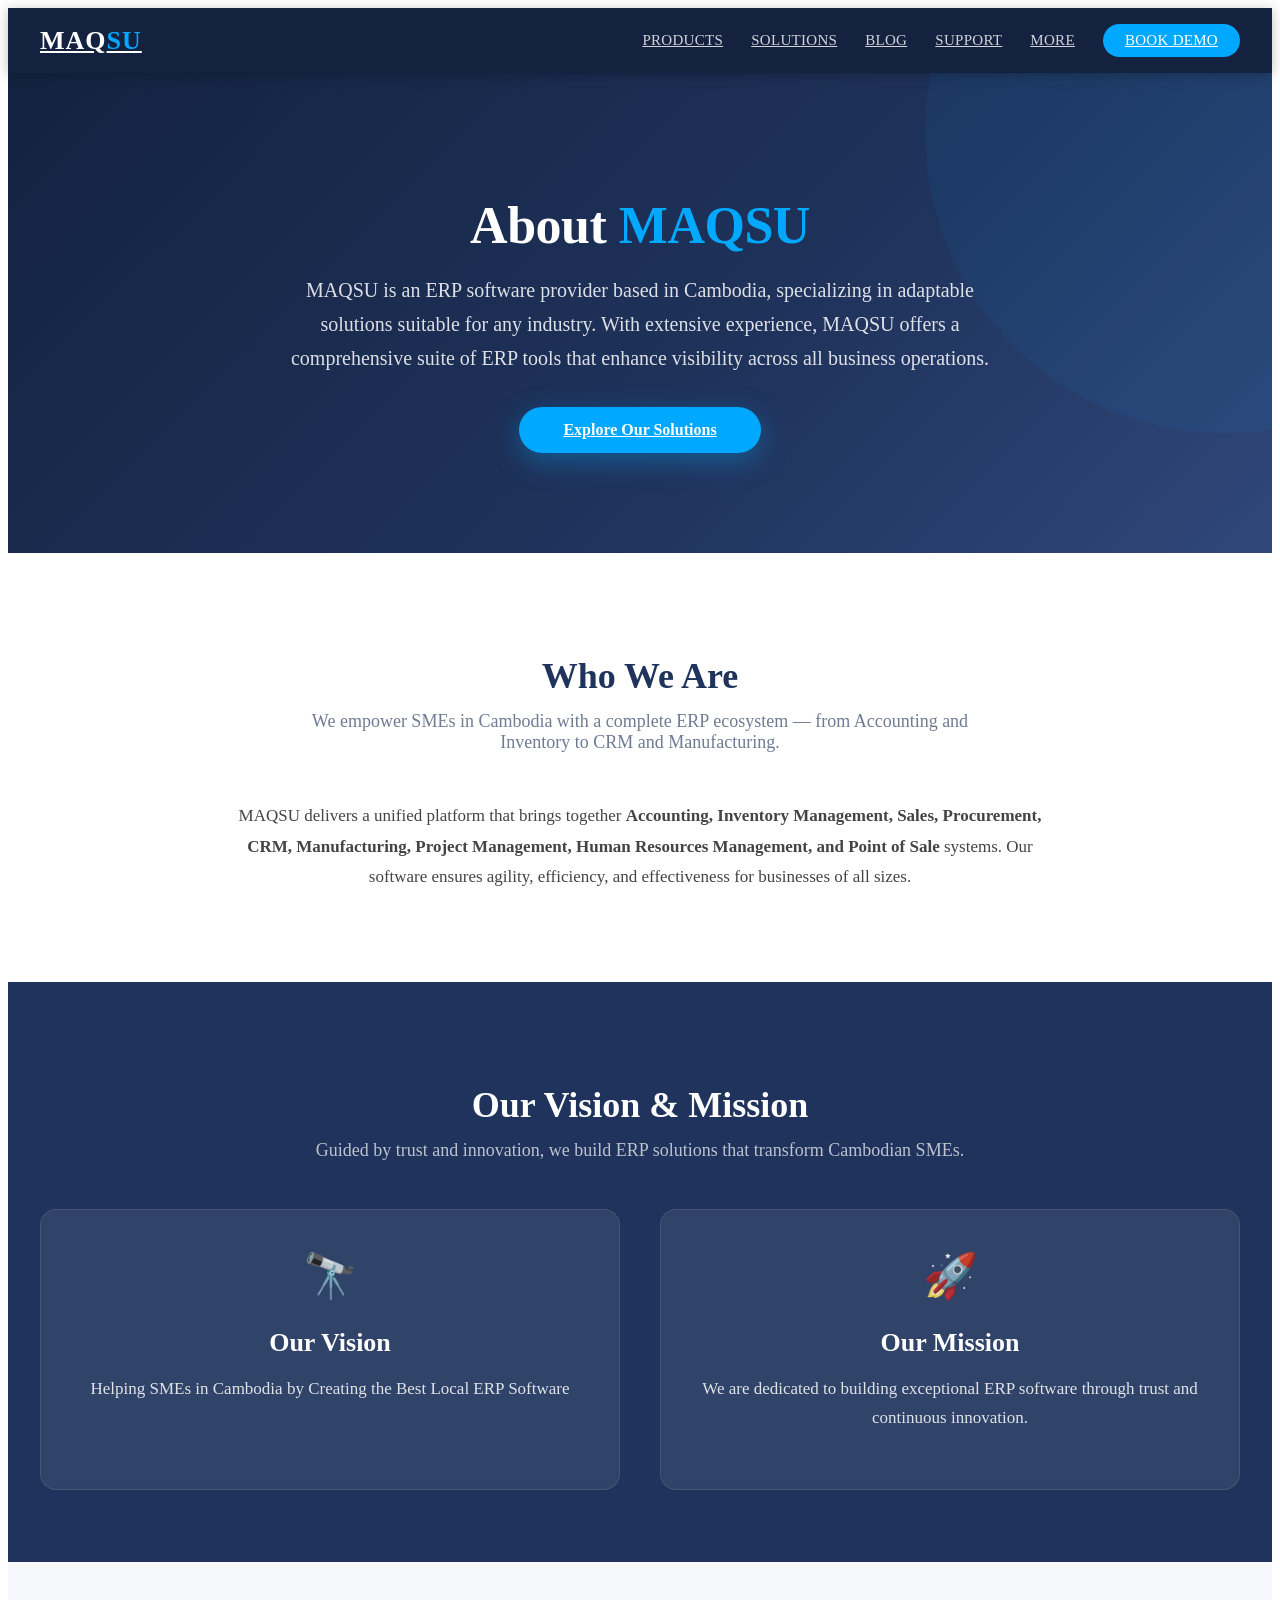
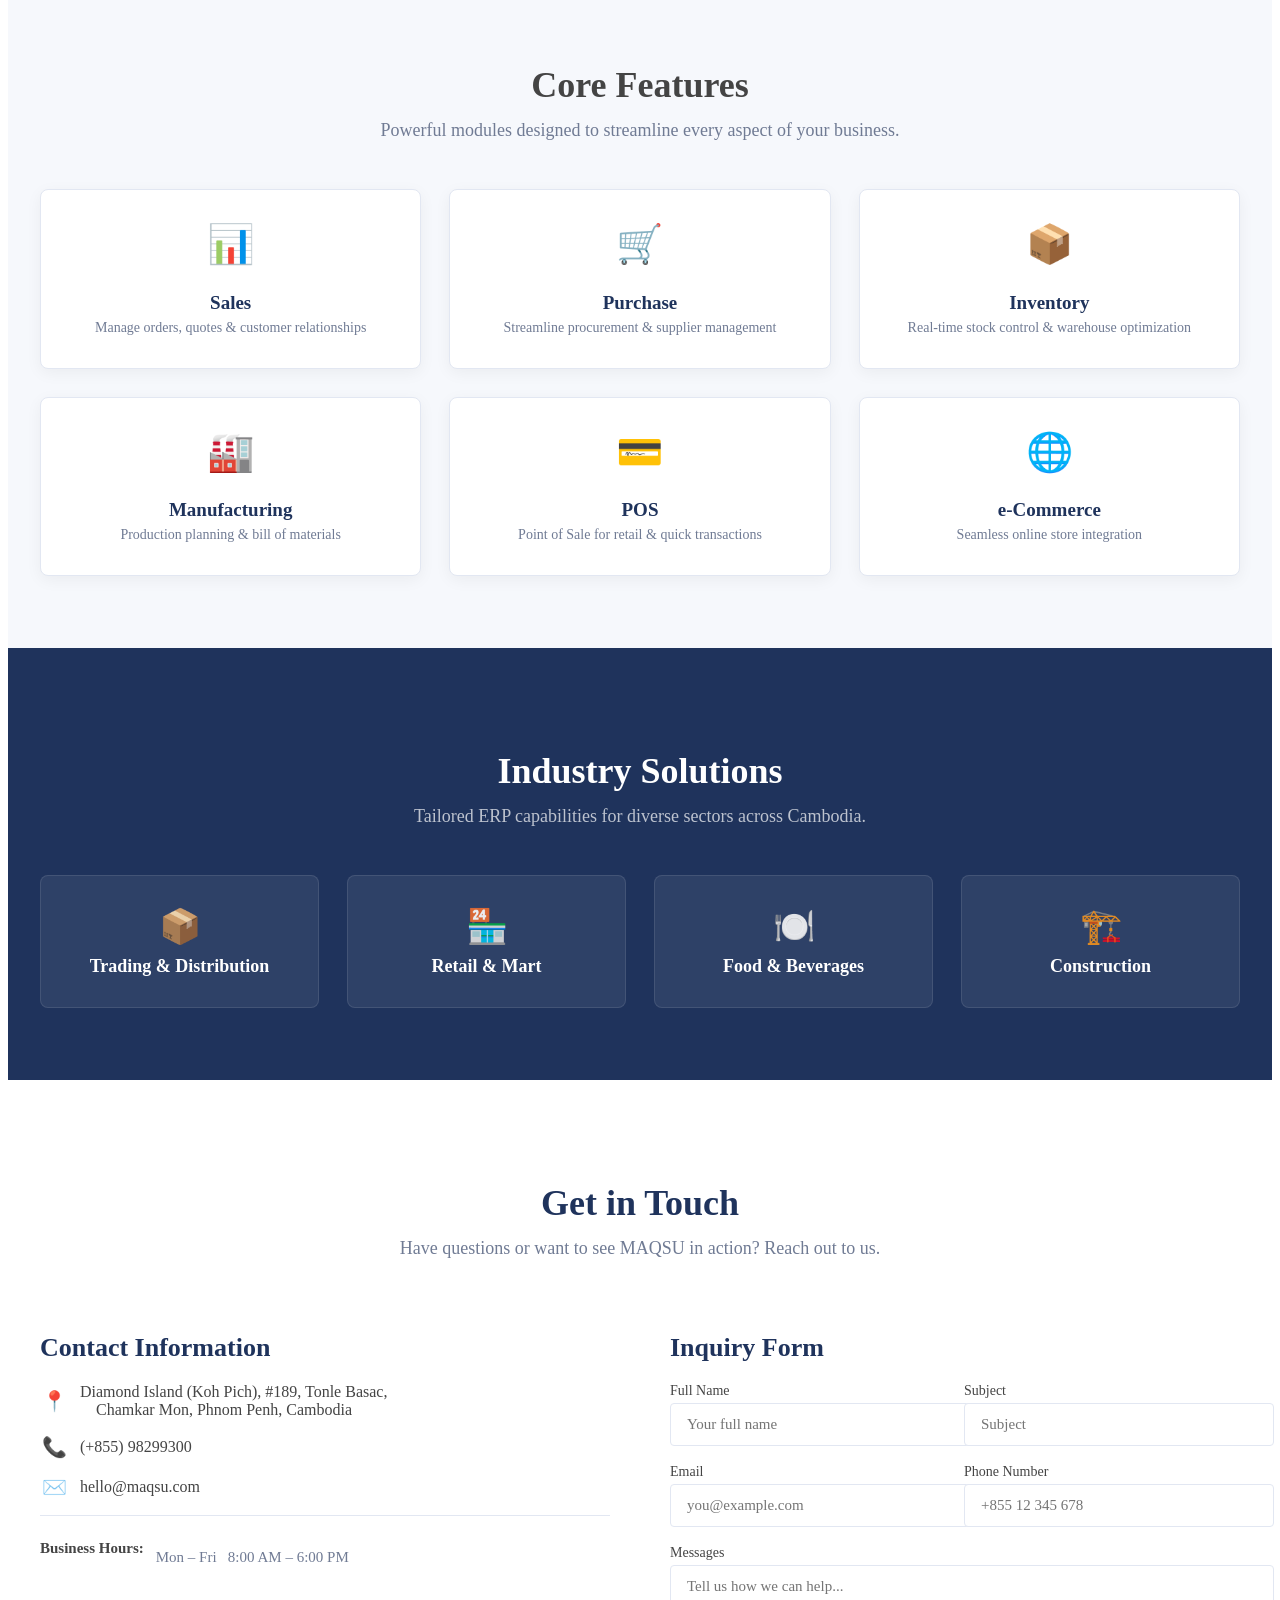
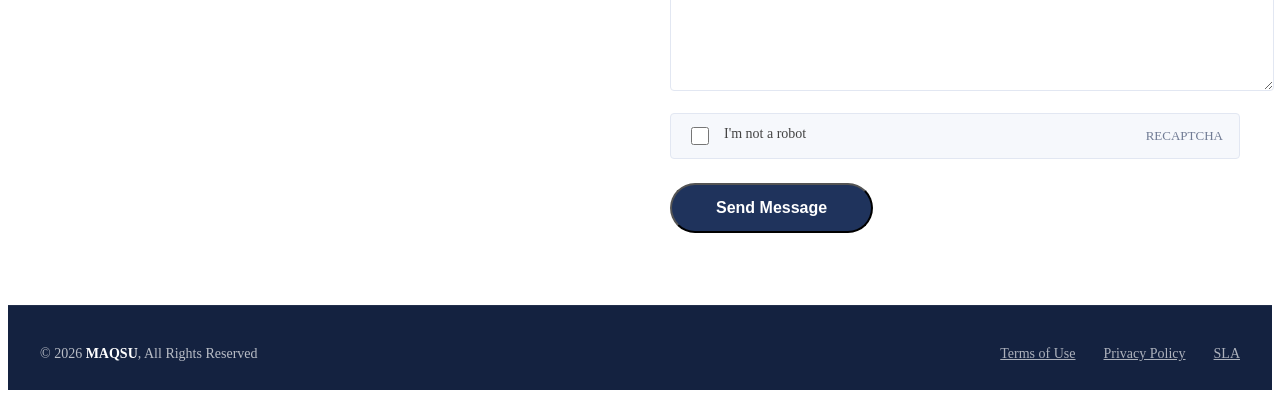
==== about.html @ a5d251ae "update feature" ====
<!DOCTYPE html>
<html lang="zh-CN">
<head>
    <meta charset="UTF-8" />
    <meta name="viewport" content="width=device-width, initial-scale=1.0" />
    <title>About MAQSU</title>
    <!-- 外部 reset.css -->
    <link rel="stylesheet" href="reset.css" />
    <style>
        /* ============================================================
           2. 全局 CSS 变量 · 颜色系统
           ============================================================ */
        :root {
            --primary: #1f335c;
            --primary-light: #30477a;
            --primary-dark: #142240;
            --secondary: #ffffff;
            --accent: #00a8ff;
            --text-dark: #1a1a1a;
            --text-normal: #444444;
            --text-light: #707b94;
            --text-white: #ffffff;
            --bg-white: #ffffff;
            --bg-gray: #f6f8fc;
            --bg-dark: #17284a;
            --border-color: #e2e7f2;
            --radius-sm: 4px;
            --radius-md: 8px;
            --radius-lg: 16px;
            --gap: 18px;
        }

        .section-dark h1,
        .section-dark h2,
        .section-dark h3 {
            color: var(--text-white);
        }
        .section-light h1,
        .section-light h2,
        .section-light h3 {
            color: var(--primary);
        }

        /* ============================================================
           4. about 页面特有样式
           ============================================================ */

        .container {
            max-width: 1200px;
            margin: 0 auto;
            padding: 0 24px;
        }

        /* ---------- 导航栏 ---------- */
        .navbar {
            background-color: var(--primary-dark);
            padding: 16px 0;
            position: sticky;
            top: 0;
            z-index: 100;
            box-shadow: 0 2px 12px rgba(0, 0, 0, 0.25);
        }
        .navbar .container {
            display: flex;
            align-items: center;
            justify-content: space-between;
            flex-wrap: wrap;
        }
        .navbar .logo {
            font-size: 26px;
            font-weight: 700;
            color: var(--text-white);
            letter-spacing: 1px;
        }
        .navbar .logo span {
            color: var(--accent);
        }
        .navbar .nav-links {
            display: flex;
            align-items: center;
            gap: 28px;
            flex-wrap: wrap;
        }
        .navbar .nav-links a {
            color: rgba(255, 255, 255, 0.8);
            font-size: 15px;
            font-weight: 500;
            transition: color 0.25s;
            letter-spacing: 0.3px;
        }
        .navbar .nav-links a:hover {
            color: var(--text-white);
        }
        .navbar .btn-demo {
            background-color: var(--accent);
            color: var(--text-white) !important;
            padding: 8px 22px;
            border-radius: 30px;
            font-weight: 600;
            font-size: 14px;
            transition: background-color 0.25s, transform 0.15s;
        }
        .navbar .btn-demo:hover {
            background-color: #0095e6;
            transform: scale(1.02);
            color: var(--text-white) !important;
        }

        /* ---------- Hero ---------- */
        .hero {
            background: linear-gradient(135deg, var(--primary-dark) 0%, var(--primary) 60%, var(--primary-light) 100%);
            padding: 80px 0 100px;
            text-align: center;
            position: relative;
            overflow: hidden;
        }
        .hero::after {
            content: '';
            position: absolute;
            top: -50%;
            right: -20%;
            width: 600px;
            height: 600px;
            background: rgba(0, 168, 255, 0.06);
            border-radius: 50%;
            pointer-events: none;
        }
        .hero .container {
            position: relative;
            z-index: 2;
        }
        .hero h1 {
            font-size: 52px;
            font-weight: 700;
            color: var(--text-white);
            margin-bottom: 18px;
            letter-spacing: -0.5px;
        }
        .hero h1 .highlight {
            color: var(--accent);
        }
        .hero p {
            font-size: 20px;
            color: rgba(255, 255, 255, 0.85);
            max-width: 720px;
            margin: 0 auto 32px;
            line-height: 1.7;
        }
        .hero .btn-hero {
            display: inline-block;
            background-color: var(--accent);
            color: var(--text-white);
            padding: 14px 44px;
            border-radius: 40px;
            font-weight: 600;
            font-size: 16px;
            transition: background-color 0.25s, transform 0.15s;
            box-shadow: 0 8px 28px rgba(0, 168, 255, 0.35);
        }
        .hero .btn-hero:hover {
            background-color: #0095e6;
            transform: translateY(-2px);
        }

        /* ---------- 通用 section ---------- */
        .section {
            padding: 72px 0;
        }
        .section-dark {
            background-color: var(--primary);
            color: rgba(255, 255, 255, 0.9);
        }
        .section-light {
            background-color: var(--bg-white);
            color: var(--text-normal);
        }
        .section-gray {
            background-color: var(--bg-gray);
            color: var(--text-normal);
        }

        .section-title {
            font-size: 36px;
            font-weight: 700;
            text-align: center;
            margin-bottom: 14px;
        }
        .section-sub {
            text-align: center;
            font-size: 18px;
            max-width: 680px;
            margin: 0 auto 48px;
            color: var(--text-light);
        }
        .section-dark .section-sub {
            color: rgba(255, 255, 255, 0.7);
        }

        /* ---------- About 简介 ---------- */
        .about-text {
            max-width: 820px;
            margin: 0 auto;
            font-size: 17px;
            line-height: 1.8;
            text-align: center;
            color: var(--text-normal);
        }
        .section-dark .about-text {
            color: rgba(255, 255, 255, 0.88);
        }

        /* ---------- 愿景 & 使命 ---------- */
        .vm-grid {
            display: grid;
            grid-template-columns: 1fr 1fr;
            gap: 40px;
            margin-top: 12px;
        }
        .vm-card {
            background: rgba(255, 255, 255, 0.08);
            backdrop-filter: blur(2px);
            padding: 40px 36px;
            border-radius: var(--radius-lg);
            border: 1px solid rgba(255, 255, 255, 0.10);
            transition: transform 0.25s, box-shadow 0.3s;
            text-align: center;
        }
        .vm-card:hover {
            transform: translateY(-6px);
            box-shadow: 0 16px 48px rgba(0, 0, 0, 0.20);
        }
        .vm-card .icon {
            font-size: 44px;
            margin-bottom: 16px;
            display: block;
        }
        .vm-card h3 {
            font-size: 26px;
            margin-bottom: 12px;
            color: var(--text-white);
        }
        .vm-card p {
            font-size: 17px;
            color: rgba(255, 255, 255, 0.85);
            line-height: 1.7;
        }

        /* ---------- 核心功能网格 ---------- */
        .features-grid {
            display: grid;
            grid-template-columns: repeat(3, 1fr);
            gap: 28px;
        }
        .feature-item {
            background: var(--bg-white);
            padding: 32px 24px;
            border-radius: var(--radius-md);
            box-shadow: 0 4px 16px rgba(0, 0, 0, 0.05);
            text-align: center;
            transition: transform 0.25s, box-shadow 0.3s;
            border: 1px solid var(--border-color);
        }
        .feature-item:hover {
            transform: translateY(-6px);
            box-shadow: 0 12px 40px rgba(0, 0, 0, 0.08);
        }
        .feature-item .icon {
            font-size: 38px;
            margin-bottom: 12px;
            display: block;
        }
        .feature-item h4 {
            font-size: 19px;
            font-weight: 600;
            color: var(--primary);
            margin-bottom: 6px;
        }
        .feature-item p {
            font-size: 14px;
            color: var(--text-light);
            margin: 0;
        }

        /* ---------- 行业解决方案 ---------- */
        .solutions-grid {
            display: grid;
            grid-template-columns: repeat(4, 1fr);
            gap: 28px;
        }
        .solution-item {
            background: rgba(255, 255, 255, 0.07);
            border: 1px solid rgba(255, 255, 255, 0.10);
            border-radius: var(--radius-md);
            padding: 30px 20px;
            text-align: center;
            transition: background 0.25s, transform 0.25s;
        }
        .solution-item:hover {
            background: rgba(255, 255, 255, 0.14);
            transform: translateY(-4px);
        }
        .solution-item .icon {
            font-size: 34px;
            display: block;
            margin-bottom: 10px;
        }
        .solution-item h4 {
            font-size: 18px;
            font-weight: 600;
            color: var(--text-white);
            margin: 0;
        }

        /* ---------- 联系 & 表单 ---------- */
        .contact-wrap {
            display: grid;
            grid-template-columns: 1fr 1fr;
            gap: 60px;
            align-items: start;
        }
        .contact-info h3 {
            font-size: 26px;
            margin-bottom: 20px;
            color: var(--primary);
        }
        .contact-info p {
            font-size: 16px;
            color: var(--text-normal);
            margin-bottom: 10px;
            display: flex;
            align-items: center;
            gap: 12px;
        }
        .contact-info .icon {
            font-size: 20px;
            width: 28px;
            display: inline-block;
            text-align: center;
        }
        .contact-info .address {
            margin-top: 16px;
            padding-top: 16px;
            border-top: 1px solid var(--border-color);
        }

        .inquiry-form h3 {
            font-size: 26px;
            margin-bottom: 20px;
            color: var(--primary);
        }
        .form-group {
            margin-bottom: 18px;
        }
        .form-group label {
            display: block;
            font-weight: 500;
            font-size: 14px;
            color: var(--text-normal);
            margin-bottom: 4px;
        }
        .form-group input,
        .form-group textarea {
            width: 100%;
            padding: 12px 16px;
            border: 1px solid var(--border-color);
            border-radius: var(--radius-sm);
            font-size: 15px;
            font-family: inherit;
            background: var(--bg-white);
            transition: border-color 0.2s;
        }
        .form-group input:focus,
        .form-group textarea:focus {
            outline: none;
            border-color: var(--accent);
            box-shadow: 0 0 0 3px rgba(0, 168, 255, 0.12);
        }
        .form-group textarea {
            resize: vertical;
            min-height: 100px;
        }
        .form-row {
            display: grid;
            grid-template-columns: 1fr 1fr;
            gap: 18px;
        }
        .form-captcha {
            display: flex;
            align-items: center;
            gap: 12px;
            background: var(--bg-gray);
            padding: 10px 16px;
            border-radius: var(--radius-sm);
            border: 1px solid var(--border-color);
            font-size: 14px;
            color: var(--text-normal);
        }
        .form-captcha input[type="checkbox"] {
            width: 18px;
            height: 18px;
            accent-color: var(--accent);
        }
        .btn-submit {
            background-color: var(--primary);
            color: var(--text-white);
            padding: 14px 44px;
            border-radius: 40px;
            font-weight: 600;
            font-size: 16px;
            transition: background-color 0.25s, transform 0.15s;
            margin-top: 6px;
        }
        .btn-submit:hover {
            background-color: var(--primary-light);
            transform: translateY(-2px);
        }

        /* ---------- 页脚 ---------- */
        .footer {
            background-color: var(--primary-dark);
            padding: 40px 0 28px;
            color: rgba(255, 255, 255, 0.7);
            border-top: 1px solid rgba(255, 255, 255, 0.06);
        }
        .footer .container {
            display: flex;
            flex-wrap: wrap;
            align-items: center;
            justify-content: space-between;
            gap: 18px;
        }
        .footer .copy {
            font-size: 14px;
        }
        .footer .copy strong {
            color: var(--text-white);
        }
        .footer .footer-links {
            display: flex;
            gap: 28px;
            font-size: 14px;
        }
        .footer .footer-links a {
            color: rgba(255, 255, 255, 0.65);
            transition: color 0.2s;
        }
        .footer .footer-links a:hover {
            color: var(--text-white);
        }

        /* ============================================================
           5. 响应式
           ============================================================ */
        @media (max-width: 992px) {
            .hero h1 {
                font-size: 40px;
            }
            .features-grid {
                grid-template-columns: repeat(2, 1fr);
            }
            .solutions-grid {
                grid-template-columns: repeat(2, 1fr);
            }
            .contact-wrap {
                grid-template-columns: 1fr;
                gap: 40px;
            }
            .vm-grid {
                grid-template-columns: 1fr;
                gap: 28px;
            }
        }

        @media (max-width: 768px) {
            .navbar .container {
                flex-direction: column;
                gap: 14px;
            }
            .navbar .nav-links {
                justify-content: center;
                gap: 16px;
            }
            .navbar .nav-links a {
                font-size: 14px;
            }
            .hero {
                padding: 56px 0 72px;
            }
            .hero h1 {
                font-size: 32px;
            }
            .hero p {
                font-size: 17px;
            }
            .section {
                padding: 48px 0;
            }
            .section-title {
                font-size: 28px;
            }
            .features-grid {
                grid-template-columns: 1fr 1fr;
                gap: 18px;
            }
            .solutions-grid {
                grid-template-columns: 1fr 1fr;
                gap: 16px;
            }
            .form-row {
                grid-template-columns: 1fr;
                gap: 0;
            }
            .footer .container {
                flex-direction: column;
                text-align: center;
            }
            .footer .footer-links {
                flex-wrap: wrap;
                justify-content: center;
                gap: 16px;
            }
        }

        @media (max-width: 480px) {
            .features-grid {
                grid-template-columns: 1fr;
            }
            .solutions-grid {
                grid-template-columns: 1fr 1fr;
                gap: 12px;
            }
            .solution-item {
                padding: 20px 12px;
            }
            .solution-item h4 {
                font-size: 15px;
            }
            .navbar .nav-links {
                gap: 12px;
                flex-wrap: wrap;
            }
            .navbar .nav-links a {
                font-size: 13px;
            }
            .navbar .btn-demo {
                padding: 6px 16px;
                font-size: 13px;
            }
            .hero h1 {
                font-size: 28px;
            }
            .vm-card {
                padding: 28px 20px;
            }
            .contact-info p {
                font-size: 15px;
            }
        }
    </style>
</head>
<body>

    <!-- 导航栏 -->
    <header class="navbar">
        <div class="container">
            <a href="#" class="logo">MAQ<span>SU</span></a>
            <nav class="nav-links">
                <a href="#">PRODUCTS</a>
                <a href="#">SOLUTIONS</a>
                <a href="#">BLOG</a>
                <a href="#">SUPPORT</a>
                <a href="#">MORE</a>
                <a href="#" class="btn-demo">BOOK DEMO</a>
            </nav>
        </div>
    </header>

    <!-- Hero -->
    <section class="hero">
        <div class="container">
            <h1>About <span class="highlight">MAQSU</span></h1>
            <p>
                MAQSU is an ERP software provider based in Cambodia, specializing in
                adaptable solutions suitable for any industry. With extensive experience,
                MAQSU offers a comprehensive suite of ERP tools that enhance visibility
                across all business operations.
            </p>
            <a href="#" class="btn-hero">Explore Our Solutions</a>
        </div>
    </section>

    <!-- Company Overview -->
    <section class="section section-light">
        <div class="container">
            <h2 class="section-title">Who We Are</h2>
            <p class="section-sub">
                We empower SMEs in Cambodia with a complete ERP ecosystem — from Accounting
                and Inventory to CRM and Manufacturing.
            </p>
            <div class="about-text">
                <p>
                    MAQSU delivers a unified platform that brings together <strong>Accounting,
                    Inventory Management, Sales, Procurement, CRM, Manufacturing, Project
                    Management, Human Resources Management, and Point of Sale</strong> systems.
                    Our software ensures agility, efficiency, and effectiveness for businesses
                    of all sizes.
                </p>
            </div>
        </div>
    </section>

    <!-- 愿景 & 使命 -->
    <section class="section section-dark">
        <div class="container">
            <h2 class="section-title">Our Vision &amp; Mission</h2>
            <p class="section-sub">
                Guided by trust and innovation, we build ERP solutions that transform
                Cambodian SMEs.
            </p>
            <div class="vm-grid">
                <div class="vm-card">
                    <span class="icon">🔭</span>
                    <h3>Our Vision</h3>
                    <p>Helping SMEs in Cambodia by Creating the Best Local ERP Software</p>
                </div>
                <div class="vm-card">
                    <span class="icon">🚀</span>
                    <h3>Our Mission</h3>
                    <p>We are dedicated to building exceptional ERP software through trust and continuous innovation.</p>
                </div>
            </div>
        </div>
    </section>

    <!-- 核心功能 -->
    <section class="section section-gray">
        <div class="container">
            <h2 class="section-title">Core Features</h2>
            <p class="section-sub">Powerful modules designed to streamline every aspect of your business.</p>
            <div class="features-grid">
                <div class="feature-item">
                    <span class="icon">📊</span>
                    <h4>Sales</h4>
                    <p>Manage orders, quotes &amp; customer relationships</p>
                </div>
                <div class="feature-item">
                    <span class="icon">🛒</span>
                    <h4>Purchase</h4>
                    <p>Streamline procurement &amp; supplier management</p>
                </div>
                <div class="feature-item">
                    <span class="icon">📦</span>
                    <h4>Inventory</h4>
                    <p>Real-time stock control &amp; warehouse optimization</p>
                </div>
                <div class="feature-item">
                    <span class="icon">🏭</span>
                    <h4>Manufacturing</h4>
                    <p>Production planning &amp; bill of materials</p>
                </div>
                <div class="feature-item">
                    <span class="icon">💳</span>
                    <h4>POS</h4>
                    <p>Point of Sale for retail &amp; quick transactions</p>
                </div>
                <div class="feature-item">
                    <span class="icon">🌐</span>
                    <h4>e-Commerce</h4>
                    <p>Seamless online store integration</p>
                </div>
            </div>
        </div>
    </section>

    <!-- 行业解决方案 -->
    <section class="section section-dark">
        <div class="container">
            <h2 class="section-title">Industry Solutions</h2>
            <p class="section-sub">Tailored ERP capabilities for diverse sectors across Cambodia.</p>
            <div class="solutions-grid">
                <div class="solution-item">
                    <span class="icon">📦</span>
                    <h4>Trading &amp; Distribution</h4>
                </div>
                <div class="solution-item">
                    <span class="icon">🏪</span>
                    <h4>Retail &amp; Mart</h4>
                </div>
                <div class="solution-item">
                    <span class="icon">🍽️</span>
                    <h4>Food &amp; Beverages</h4>
                </div>
                <div class="solution-item">
                    <span class="icon">🏗️</span>
                    <h4>Construction</h4>
                </div>
            </div>
        </div>
    </section>

    <!-- 联系 & 表单 -->
    <section class="section section-light">
        <div class="container">
            <h2 class="section-title">Get in Touch</h2>
            <p class="section-sub">Have questions or want to see MAQSU in action? Reach out to us.</p>

            <div class="contact-wrap">
                <div class="contact-info">
                    <h3>Contact Information</h3>
                    <p><span class="icon">📍</span> Diamond Island (Koh Pich), #189, Tonle Basac,<br />&nbsp;&nbsp;&nbsp;&nbsp;Chamkar Mon, Phnom Penh, Cambodia</p>
                    <p><span class="icon">📞</span> (+855) 98299300</p>
                    <p><span class="icon">✉️</span> hello@maqsu.com</p>
                    <div class="address">
                        <p style="font-size:15px; color:var(--text-light); margin:0;">
                            <strong style="color:var(--text-normal);">Business Hours:</strong><br />
                            Mon – Fri &nbsp; 8:00 AM – 6:00 PM
                        </p>
                    </div>
                </div>

                <div class="inquiry-form">
                    <h3>Inquiry Form</h3>
                    <form>
                        <div class="form-row">
                            <div class="form-group">
                                <label for="fullname">Full Name</label>
                                <input type="text" id="fullname" placeholder="Your full name" />
                            </div>
                            <div class="form-group">
                                <label for="subject">Subject</label>
                                <input type="text" id="subject" placeholder="Subject" />
                            </div>
                        </div>
                        <div class="form-row">
                            <div class="form-group">
                                <label for="email">Email</label>
                                <input type="email" id="email" placeholder="you@example.com" />
                            </div>
                            <div class="form-group">
                                <label for="phone">Phone Number</label>
                                <input type="tel" id="phone" placeholder="+855 12 345 678" />
                            </div>
                        </div>
                        <div class="form-group">
                            <label for="messages">Messages</label>
                            <textarea id="messages" placeholder="Tell us how we can help..."></textarea>
                        </div>
                        <div class="form-group">
                            <div class="form-captcha">
                                <input type="checkbox" id="robot" />
                                <label for="robot">I'm not a robot</label>
                                <span style="margin-left:auto; font-size:13px; color:var(--text-light);">RECAPTCHA</span>
                            </div>
                        </div>
                        <button type="submit" class="btn-submit">Send Message</button>
                    </form>
                </div>
            </div>
        </div>
    </section>

    <!-- 页脚 -->
    <footer class="footer">
        <div class="container">
            <div class="copy">
                &copy; 2026 <strong>MAQSU</strong>, All Rights Reserved
            </div>
            <div class="footer-links">
                <a href="#">Terms of Use</a>
                <a href="#">Privacy Policy</a>
                <a href="#">SLA</a>
            </div>
        </div>
    </footer>

</body>
</html>
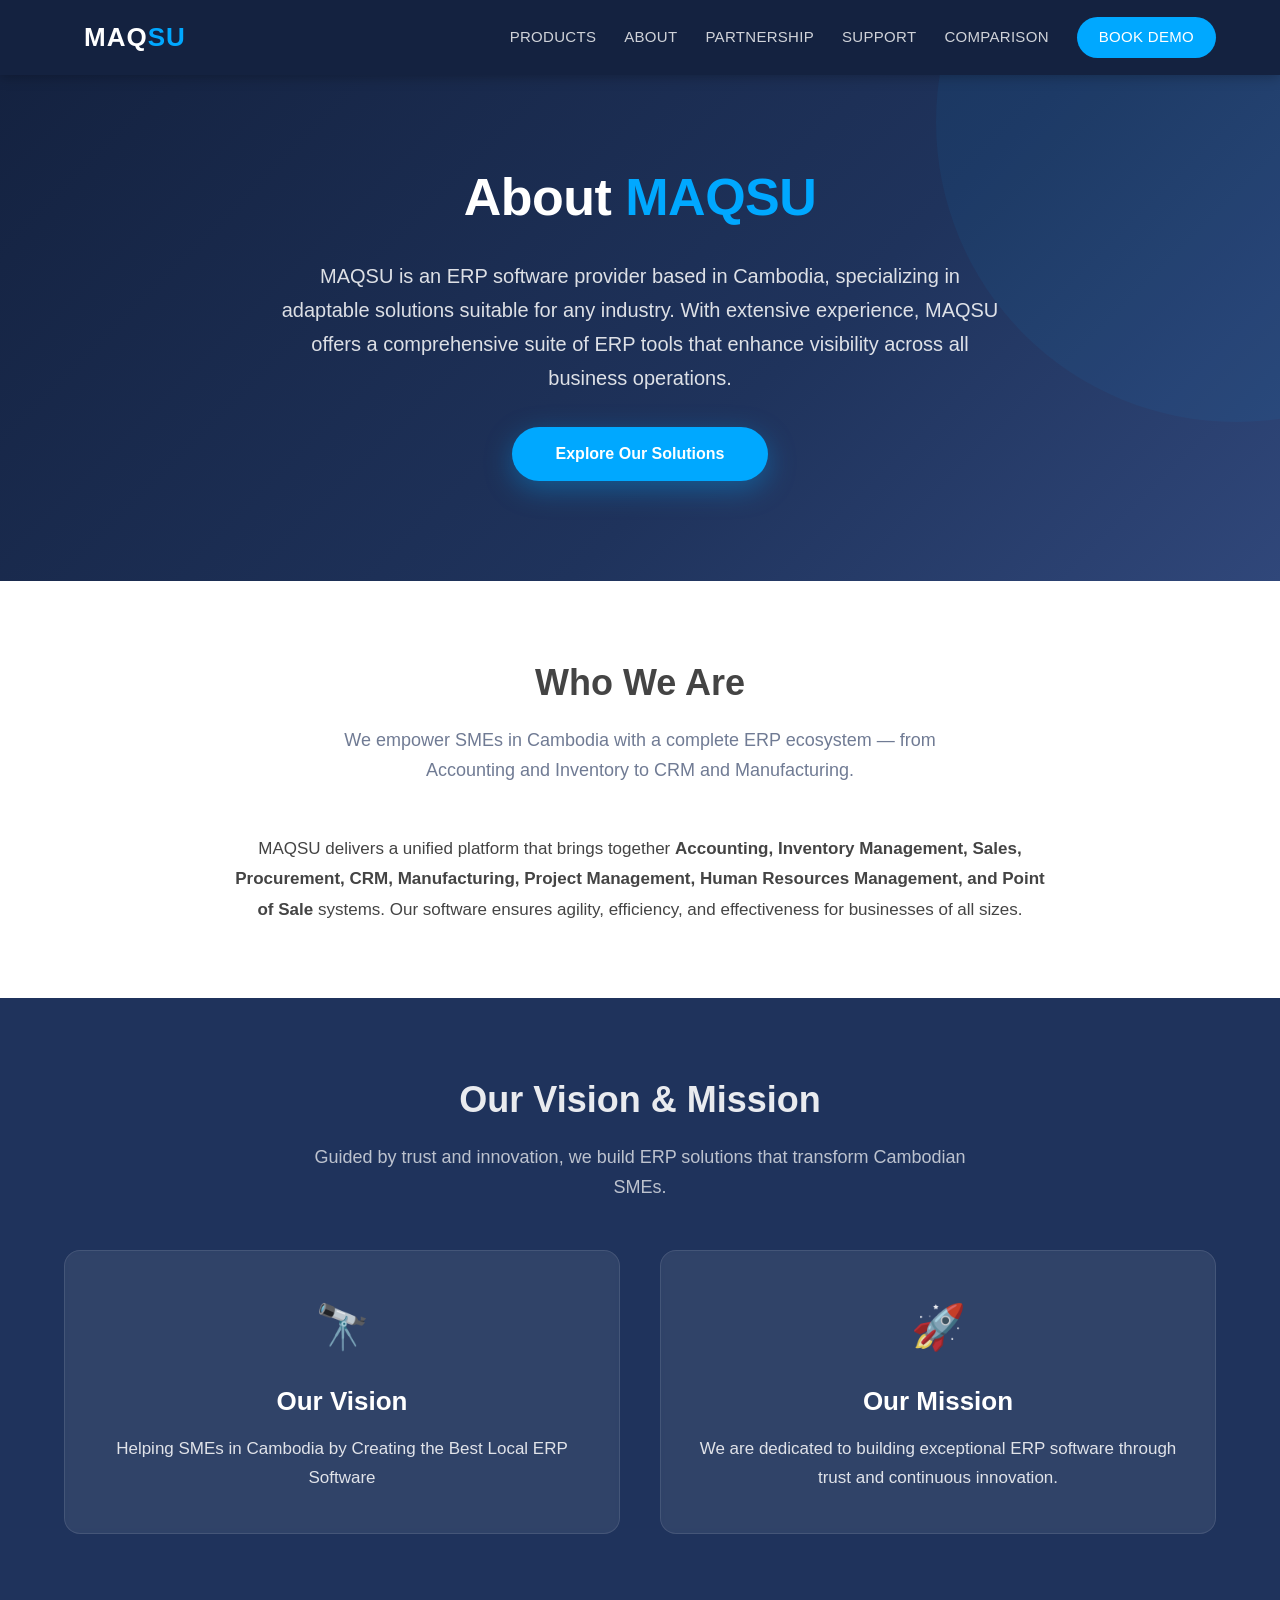
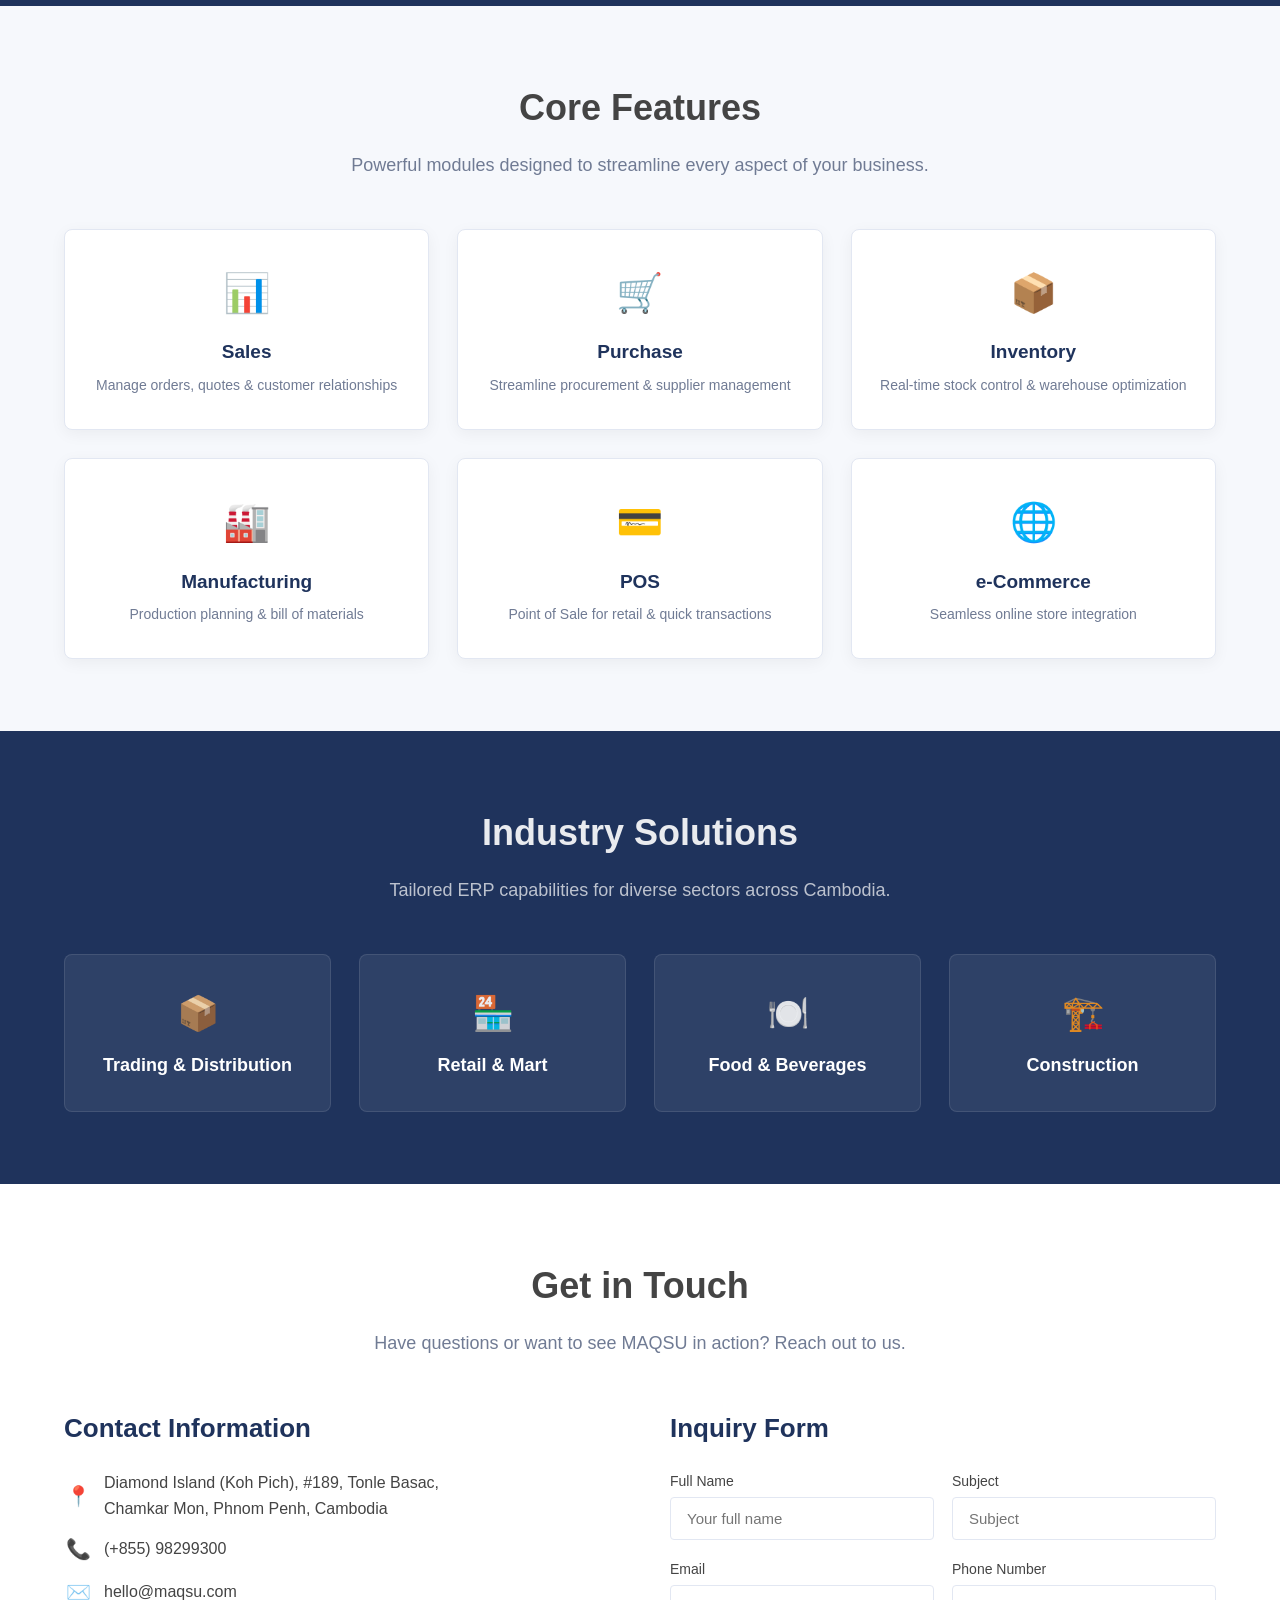
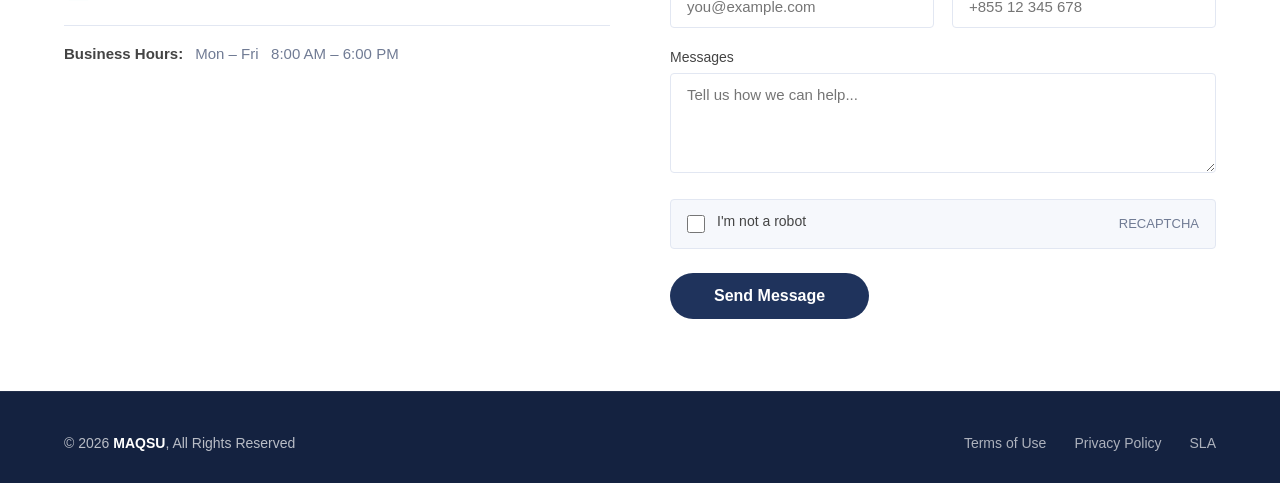
==== commit 9e6867d3: "develop pages" ====
--- a/about.html
+++ b/about.html
@@ -4,199 +4,13 @@
     <meta charset="UTF-8" />
     <meta name="viewport" content="width=device-width, initial-scale=1.0" />
     <title>About MAQSU</title>
-    <!-- 外部 reset.css -->
-    <link rel="stylesheet" href="reset.css" />
+    <!-- reset.css -->
+    <link rel="stylesheet" href="./css/global.css" />
     <style>
         /* ============================================================
-           2. 全局 CSS 变量 · 颜色系统
+           about style
            ============================================================ */
-        :root {
-            --primary: #1f335c;
-            --primary-light: #30477a;
-            --primary-dark: #142240;
-            --secondary: #ffffff;
-            --accent: #00a8ff;
-            --text-dark: #1a1a1a;
-            --text-normal: #444444;
-            --text-light: #707b94;
-            --text-white: #ffffff;
-            --bg-white: #ffffff;
-            --bg-gray: #f6f8fc;
-            --bg-dark: #17284a;
-            --border-color: #e2e7f2;
-            --radius-sm: 4px;
-            --radius-md: 8px;
-            --radius-lg: 16px;
-            --gap: 18px;
-        }
-
-        .section-dark h1,
-        .section-dark h2,
-        .section-dark h3 {
-            color: var(--text-white);
-        }
-        .section-light h1,
-        .section-light h2,
-        .section-light h3 {
-            color: var(--primary);
-        }
-
-        /* ============================================================
-           4. about 页面特有样式
-           ============================================================ */
-
-        .container {
-            max-width: 1200px;
-            margin: 0 auto;
-            padding: 0 24px;
-        }
-
-        /* ---------- 导航栏 ---------- */
-        .navbar {
-            background-color: var(--primary-dark);
-            padding: 16px 0;
-            position: sticky;
-            top: 0;
-            z-index: 100;
-            box-shadow: 0 2px 12px rgba(0, 0, 0, 0.25);
-        }
-        .navbar .container {
-            display: flex;
-            align-items: center;
-            justify-content: space-between;
-            flex-wrap: wrap;
-        }
-        .navbar .logo {
-            font-size: 26px;
-            font-weight: 700;
-            color: var(--text-white);
-            letter-spacing: 1px;
-        }
-        .navbar .logo span {
-            color: var(--accent);
-        }
-        .navbar .nav-links {
-            display: flex;
-            align-items: center;
-            gap: 28px;
-            flex-wrap: wrap;
-        }
-        .navbar .nav-links a {
-            color: rgba(255, 255, 255, 0.8);
-            font-size: 15px;
-            font-weight: 500;
-            transition: color 0.25s;
-            letter-spacing: 0.3px;
-        }
-        .navbar .nav-links a:hover {
-            color: var(--text-white);
-        }
-        .navbar .btn-demo {
-            background-color: var(--accent);
-            color: var(--text-white) !important;
-            padding: 8px 22px;
-            border-radius: 30px;
-            font-weight: 600;
-            font-size: 14px;
-            transition: background-color 0.25s, transform 0.15s;
-        }
-        .navbar .btn-demo:hover {
-            background-color: #0095e6;
-            transform: scale(1.02);
-            color: var(--text-white) !important;
-        }
-
-        /* ---------- Hero ---------- */
-        .hero {
-            background: linear-gradient(135deg, var(--primary-dark) 0%, var(--primary) 60%, var(--primary-light) 100%);
-            padding: 80px 0 100px;
-            text-align: center;
-            position: relative;
-            overflow: hidden;
-        }
-        .hero::after {
-            content: '';
-            position: absolute;
-            top: -50%;
-            right: -20%;
-            width: 600px;
-            height: 600px;
-            background: rgba(0, 168, 255, 0.06);
-            border-radius: 50%;
-            pointer-events: none;
-        }
-        .hero .container {
-            position: relative;
-            z-index: 2;
-        }
-        .hero h1 {
-            font-size: 52px;
-            font-weight: 700;
-            color: var(--text-white);
-            margin-bottom: 18px;
-            letter-spacing: -0.5px;
-        }
-        .hero h1 .highlight {
-            color: var(--accent);
-        }
-        .hero p {
-            font-size: 20px;
-            color: rgba(255, 255, 255, 0.85);
-            max-width: 720px;
-            margin: 0 auto 32px;
-            line-height: 1.7;
-        }
-        .hero .btn-hero {
-            display: inline-block;
-            background-color: var(--accent);
-            color: var(--text-white);
-            padding: 14px 44px;
-            border-radius: 40px;
-            font-weight: 600;
-            font-size: 16px;
-            transition: background-color 0.25s, transform 0.15s;
-            box-shadow: 0 8px 28px rgba(0, 168, 255, 0.35);
-        }
-        .hero .btn-hero:hover {
-            background-color: #0095e6;
-            transform: translateY(-2px);
-        }
-
-        /* ---------- 通用 section ---------- */
-        .section {
-            padding: 72px 0;
-        }
-        .section-dark {
-            background-color: var(--primary);
-            color: rgba(255, 255, 255, 0.9);
-        }
-        .section-light {
-            background-color: var(--bg-white);
-            color: var(--text-normal);
-        }
-        .section-gray {
-            background-color: var(--bg-gray);
-            color: var(--text-normal);
-        }
-
-        .section-title {
-            font-size: 36px;
-            font-weight: 700;
-            text-align: center;
-            margin-bottom: 14px;
-        }
-        .section-sub {
-            text-align: center;
-            font-size: 18px;
-            max-width: 680px;
-            margin: 0 auto 48px;
-            color: var(--text-light);
-        }
-        .section-dark .section-sub {
-            color: rgba(255, 255, 255, 0.7);
-        }
-
-        /* ---------- About 简介 ---------- */
+        /* ---------- About ---------- */
         .about-text {
             max-width: 820px;
             margin: 0 auto;
@@ -209,7 +23,7 @@
             color: rgba(255, 255, 255, 0.88);
         }
 
-        /* ---------- 愿景 & 使命 ---------- */
+        /* ---------- vision & mission ---------- */
         .vm-grid {
             display: grid;
             grid-template-columns: 1fr 1fr;
@@ -228,6 +42,7 @@
         .vm-card:hover {
             transform: translateY(-6px);
             box-shadow: 0 16px 48px rgba(0, 0, 0, 0.20);
+            cursor: pointer;
         }
         .vm-card .icon {
             font-size: 44px;
@@ -245,7 +60,7 @@
             line-height: 1.7;
         }
 
-        /* ---------- 核心功能网格 ---------- */
+        /* ---------- feature ---------- */
         .features-grid {
             display: grid;
             grid-template-columns: repeat(3, 1fr);
@@ -263,6 +78,7 @@
         .feature-item:hover {
             transform: translateY(-6px);
             box-shadow: 0 12px 40px rgba(0, 0, 0, 0.08);
+            cursor: pointer;
         }
         .feature-item .icon {
             font-size: 38px;
@@ -281,7 +97,7 @@
             margin: 0;
         }
 
-        /* ---------- 行业解决方案 ---------- */
+        /* ---------- industry solution ---------- */
         .solutions-grid {
             display: grid;
             grid-template-columns: repeat(4, 1fr);
@@ -298,6 +114,7 @@
         .solution-item:hover {
             background: rgba(255, 255, 255, 0.14);
             transform: translateY(-4px);
+            cursor: pointer;
         }
         .solution-item .icon {
             font-size: 34px;
@@ -311,7 +128,7 @@
             margin: 0;
         }
 
-        /* ---------- 联系 & 表单 ---------- */
+        /* ---------- contact & inquiry ---------- */
         .contact-wrap {
             display: grid;
             grid-template-columns: 1fr 1fr;
@@ -415,41 +232,8 @@
             transform: translateY(-2px);
         }
 
-        /* ---------- 页脚 ---------- */
-        .footer {
-            background-color: var(--primary-dark);
-            padding: 40px 0 28px;
-            color: rgba(255, 255, 255, 0.7);
-            border-top: 1px solid rgba(255, 255, 255, 0.06);
-        }
-        .footer .container {
-            display: flex;
-            flex-wrap: wrap;
-            align-items: center;
-            justify-content: space-between;
-            gap: 18px;
-        }
-        .footer .copy {
-            font-size: 14px;
-        }
-        .footer .copy strong {
-            color: var(--text-white);
-        }
-        .footer .footer-links {
-            display: flex;
-            gap: 28px;
-            font-size: 14px;
-        }
-        .footer .footer-links a {
-            color: rgba(255, 255, 255, 0.65);
-            transition: color 0.2s;
-        }
-        .footer .footer-links a:hover {
-            color: var(--text-white);
-        }
-
         /* ============================================================
-           5. 响应式
+           5. responsive
            ============================================================ */
         @media (max-width: 992px) {
             .hero h1 {
@@ -560,16 +344,16 @@
 </head>
 <body>
 
-    <!-- 导航栏 -->
+    <!-- nav-bar -->
     <header class="navbar">
         <div class="container">
-            <a href="#" class="logo">MAQ<span>SU</span></a>
+            <a href="./index.html" class="logo">MAQ<span>SU</span></a>
             <nav class="nav-links">
-                <a href="#">PRODUCTS</a>
-                <a href="#">SOLUTIONS</a>
-                <a href="#">BLOG</a>
-                <a href="#">SUPPORT</a>
-                <a href="#">MORE</a>
+                <a href="./Product.html">PRODUCTS</a>
+                <a href="./about.html">ABOUT</a>
+                <a href="./partnership.html">PARTNERSHIP</a>
+                <a href="./support.html">SUPPORT</a>
+                <a href="./comparison.html">COMPARISON</a>
                 <a href="#" class="btn-demo">BOOK DEMO</a>
             </nav>
         </div>
@@ -585,7 +369,7 @@
                 MAQSU offers a comprehensive suite of ERP tools that enhance visibility
                 across all business operations.
             </p>
-            <a href="#" class="btn-hero">Explore Our Solutions</a>
+            <a href="./Product.html" class="btn-hero">Explore Our Solutions</a>
         </div>
     </section>
 
@@ -609,7 +393,7 @@
         </div>
     </section>
 
-    <!-- 愿景 & 使命 -->
+    <!-- vision & mission -->
     <section class="section section-dark">
         <div class="container">
             <h2 class="section-title">Our Vision &amp; Mission</h2>
@@ -632,7 +416,7 @@
         </div>
     </section>
 
-    <!-- 核心功能 -->
+    <!-- core feature -->
     <section class="section section-gray">
         <div class="container">
             <h2 class="section-title">Core Features</h2>
@@ -672,7 +456,7 @@
         </div>
     </section>
 
-    <!-- 行业解决方案 -->
+    <!-- industry solution -->
     <section class="section section-dark">
         <div class="container">
             <h2 class="section-title">Industry Solutions</h2>
@@ -698,7 +482,7 @@
         </div>
     </section>
 
-    <!-- 联系 & 表单 -->
+    <!-- contact & inquiry -->
     <section class="section section-light">
         <div class="container">
             <h2 class="section-title">Get in Touch</h2>
@@ -707,12 +491,12 @@
             <div class="contact-wrap">
                 <div class="contact-info">
                     <h3>Contact Information</h3>
-                    <p><span class="icon">📍</span> Diamond Island (Koh Pich), #189, Tonle Basac,<br />&nbsp;&nbsp;&nbsp;&nbsp;Chamkar Mon, Phnom Penh, Cambodia</p>
+                    <p><span class="icon">📍</span> Diamond Island (Koh Pich), #189, Tonle Basac,<br />Chamkar Mon, Phnom Penh, Cambodia</p>
                     <p><span class="icon">📞</span> (+855) 98299300</p>
                     <p><span class="icon">✉️</span> hello@maqsu.com</p>
                     <div class="address">
                         <p style="font-size:15px; color:var(--text-light); margin:0;">
-                            <strong style="color:var(--text-normal);">Business Hours:</strong><br />
+                            <strong style="color:var(--text-normal);">Business Hours:</strong>
                             Mon – Fri &nbsp; 8:00 AM – 6:00 PM
                         </p>
                     </div>
@@ -759,7 +543,7 @@
         </div>
     </section>
 
-    <!-- 页脚 -->
+    <!-- footer -->
     <footer class="footer">
         <div class="container">
             <div class="copy">
--- a/css/global.css
+++ b/css/global.css
@@ -0,0 +1,252 @@
+/* 1. Eliminate default element spacing & styles */
+* {
+  margin: 0;
+  padding: 0;
+  box-sizing: border-box;
+}
+
+ul,
+ol {
+  list-style: none;
+}
+
+a {
+  text-decoration: none;
+  color: inherit;
+}
+
+img {
+  max-width: 100%;
+  display: block;
+}
+
+button {
+  border: none;
+  cursor: pointer;
+  background: transparent;
+}
+
+/* 2. Global CSS variables, color system */
+:root {
+  --primary: #1f335c;
+  --primary-light: #30477a;
+  --primary-dark: #142240;
+  --secondary: #ffffff;
+  --accent: #00a8ff;
+  --text-dark: #1a1a1a;
+  --text-normal: #444444;
+  --text-light: #707b94;
+  --text-white: #ffffff;
+  --bg-white: #ffffff;
+  --bg-gray: #f6f8fc;
+  --bg-dark: #17284a;
+  --border-color: #e2e7f2;
+  --radius-sm: 4px;
+  --radius-md: 8px;
+  --radius-lg: 16px;
+  --gap: 18px;
+}
+
+/* 3. Global base font, line height & text defaults */
+html {
+  margin: 0;
+  padding: 0;
+}
+body {
+  font-family: "Segoe UI", Roboto, Arial, sans-serif;
+  color: var(--text-normal);
+  background-color: var(--bg-gray);
+  line-height: 1.65;
+}
+
+h1,
+h2,
+h3,
+h4 {
+  font-weight: 600;
+}
+
+.container {
+            max-width: 1200px;
+            margin: 0 auto;
+            padding: 0 24px;
+        }
+
+/* ---------- section ---------- */
+        .section {
+            padding: 72px 0;
+        }
+        .section-dark {
+            background-color: var(--primary);
+            color: rgba(255, 255, 255, 0.9);
+        }
+        .section-light {
+            background-color: var(--bg-white);
+            color: var(--text-normal);
+        }
+        .section-gray {
+            background-color: var(--bg-gray);
+            color: var(--text-normal);
+        }
+
+        .section-title {
+            font-size: 36px;
+            font-weight: 700;
+            text-align: center;
+            margin-bottom: 14px;
+        }
+        .section-sub {
+            text-align: center;
+            font-size: 18px;
+            max-width: 680px;
+            margin: 0 auto 48px;
+            color: var(--text-light);
+        }
+        .section-dark .section-sub {
+            color: rgba(255, 255, 255, 0.7);
+        }
+
+/* ---------- nav-bar ---------- */
+        .navbar {
+            background-color: var(--primary-dark);
+            padding: 16px 10px;
+            position: sticky;
+            top: 0;
+            z-index: 100;
+            box-shadow: 0 2px 12px rgba(0, 0, 0, 0.25);
+        }
+        .navbar .container {
+            display: flex;
+            align-items: center;
+            justify-content: space-between;
+            flex-wrap: wrap;
+        }
+        .navbar .logo {
+            font-size: 26px;
+            font-weight: 700;
+            color: var(--text-white);
+            letter-spacing: 1px;
+            margin-left: 20px;
+        }
+        .navbar .logo span {
+            color: var(--accent);
+        }
+        .navbar .nav-links {
+            display: flex;
+            align-items: center;
+            gap: 28px;
+            flex-wrap: wrap;
+        }
+        .navbar .nav-links a {
+            color: rgba(255, 255, 255, 0.8);
+            font-size: 15px;
+            font-weight: 500;
+            transition: color 0.25s;
+            letter-spacing: 0.3px;
+        }
+        .navbar .nav-links a:hover {
+            color: var(--text-white);
+        }
+        .navbar .btn-demo {
+            background-color: var(--accent);
+            color: var(--text-white) !important;
+            padding: 8px 22px;
+            border-radius: 30px;
+            font-weight: 600;
+            font-size: 14px;
+            transition: background-color 0.25s, transform 0.15s;
+        }
+        .navbar .btn-demo:hover {
+            background-color: #0095e6;
+            transform: scale(1.02);
+            color: var(--text-white) !important;
+        }
+
+        /* ---------- Hero ---------- */
+        .hero {
+            background: linear-gradient(135deg, var(--primary-dark) 0%, var(--primary) 60%, var(--primary-light) 100%);
+            padding: 80px 0 100px;
+            text-align: center;
+            position: relative;
+            overflow: hidden;
+        }
+        .hero::after {
+            content: '';
+            position: absolute;
+            top: -50%;
+            right: -20%;
+            width: 600px;
+            height: 600px;
+            background: rgba(0, 168, 255, 0.06);
+            border-radius: 50%;
+            pointer-events: none;
+        }
+        .hero .container {
+            position: relative;
+            z-index: 2;
+        }
+        .hero h1 {
+            font-size: 52px;
+            font-weight: 700;
+            color: var(--text-white);
+            margin-bottom: 18px;
+            letter-spacing: -0.5px;
+        }
+        .hero h1 .highlight {
+            color: var(--accent);
+        }
+        .hero p {
+            font-size: 20px;
+            color: rgba(255, 255, 255, 0.85);
+            max-width: 720px;
+            margin: 0 auto 32px;
+            line-height: 1.7;
+        }
+        .hero .btn-hero {
+            display: inline-block;
+            background-color: var(--accent);
+            color: var(--text-white);
+            padding: 14px 44px;
+            border-radius: 40px;
+            font-weight: 600;
+            font-size: 16px;
+            transition: background-color 0.25s, transform 0.15s;
+            box-shadow: 0 8px 28px rgba(0, 168, 255, 0.35);
+        }
+        .hero .btn-hero:hover {
+            background-color: #0095e6;
+            transform: translateY(-2px);
+        }
+
+        /* ---------- footer ---------- */
+        .footer {
+            background-color: var(--primary-dark);
+            padding: 40px 0 28px;
+            color: rgba(255, 255, 255, 0.7);
+            border-top: 1px solid rgba(255, 255, 255, 0.06);
+        }
+        .footer .container {
+            display: flex;
+            flex-wrap: wrap;
+            align-items: center;
+            justify-content: space-between;
+            gap: 18px;
+        }
+        .footer .copy {
+            font-size: 14px;
+        }
+        .footer .copy strong {
+            color: var(--text-white);
+        }
+        .footer .footer-links {
+            display: flex;
+            gap: 28px;
+            font-size: 14px;
+        }
+        .footer .footer-links a {
+            color: rgba(255, 255, 255, 0.65);
+            transition: color 0.2s;
+        }
+        .footer .footer-links a:hover {
+            color: var(--text-white);
+        }
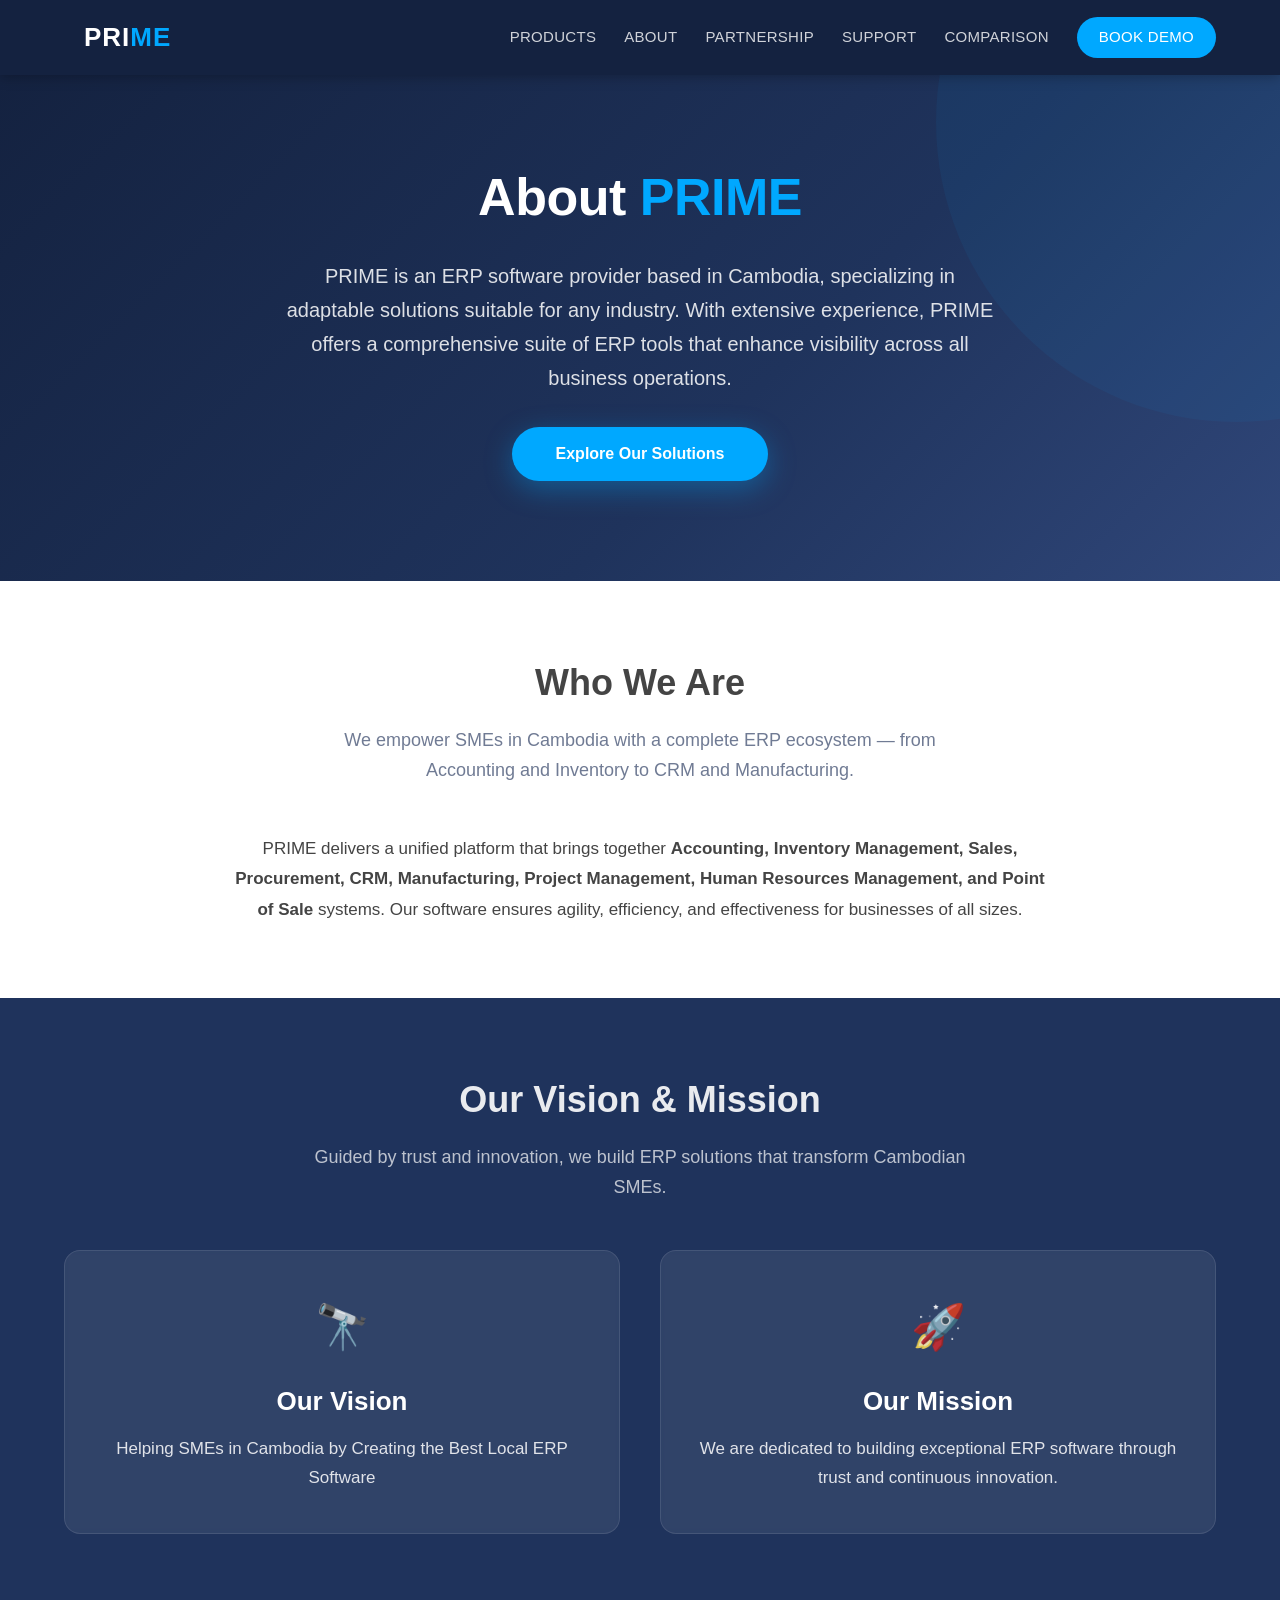
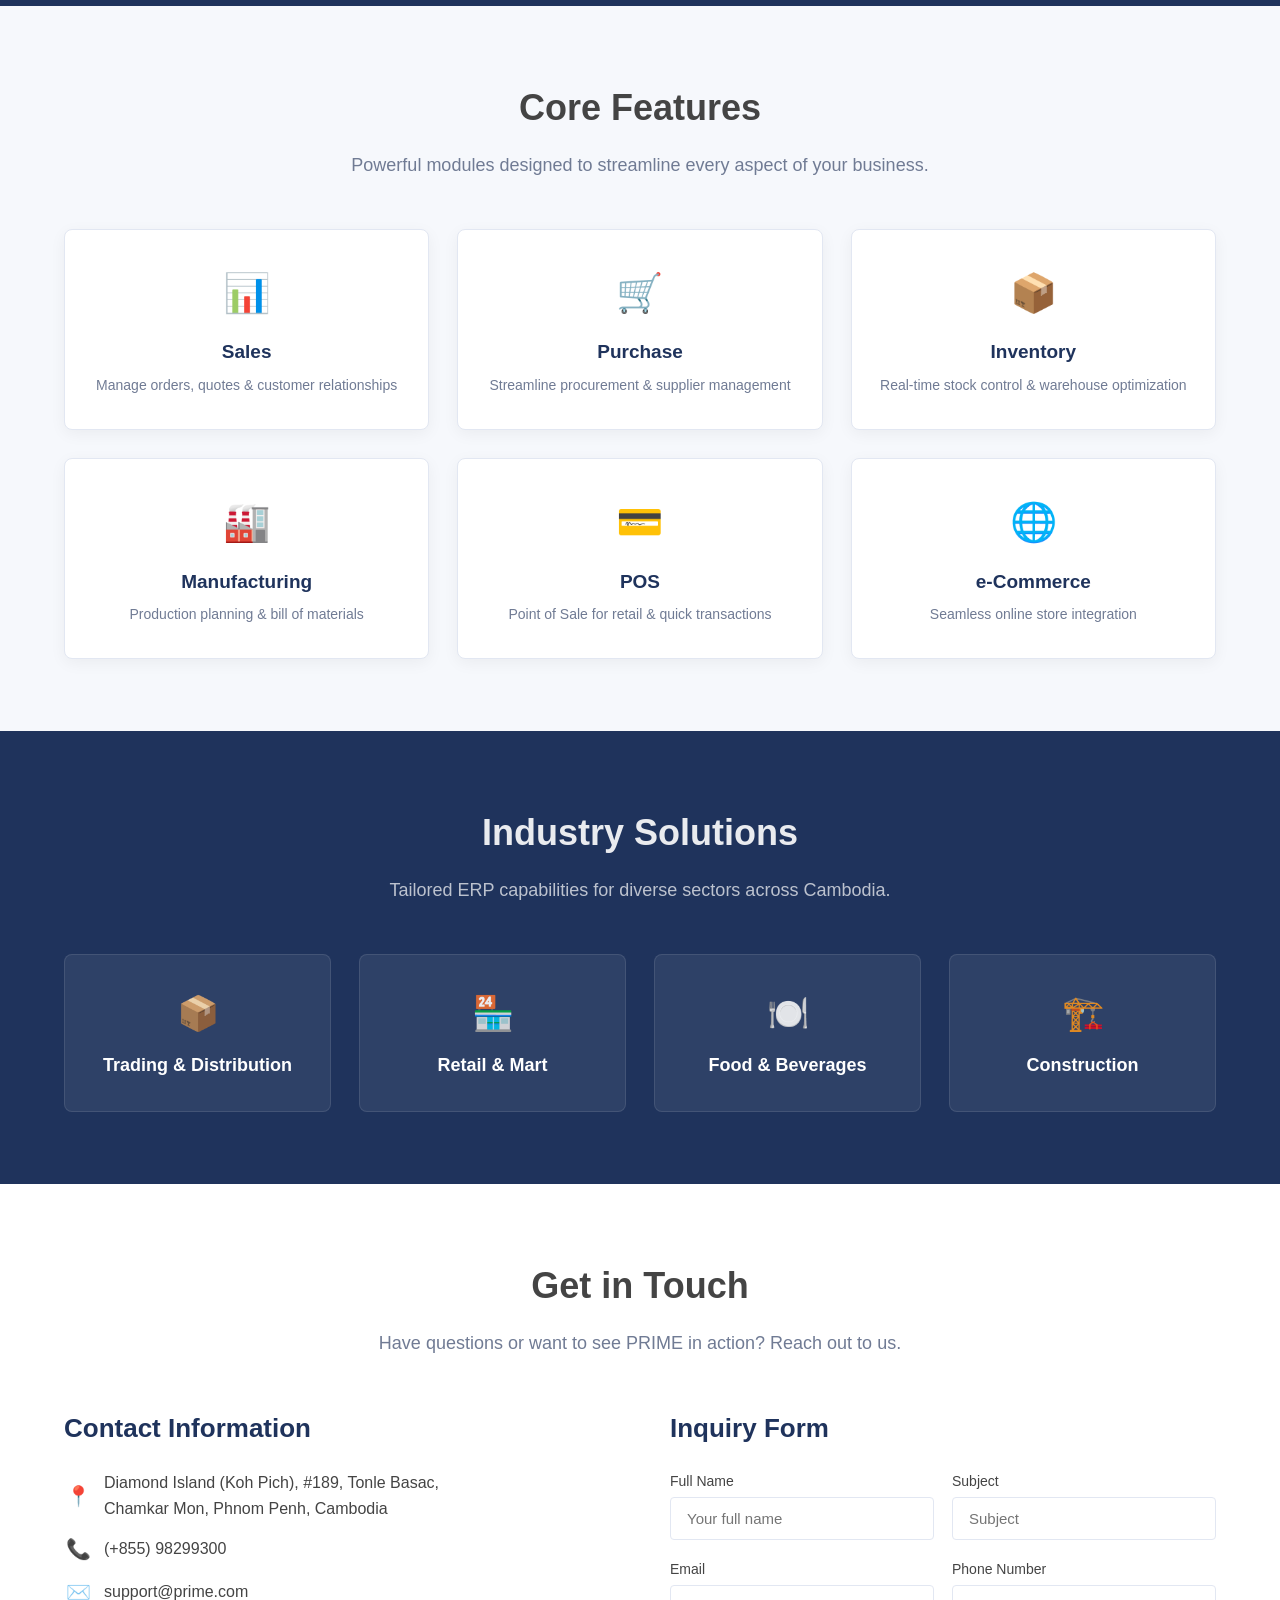
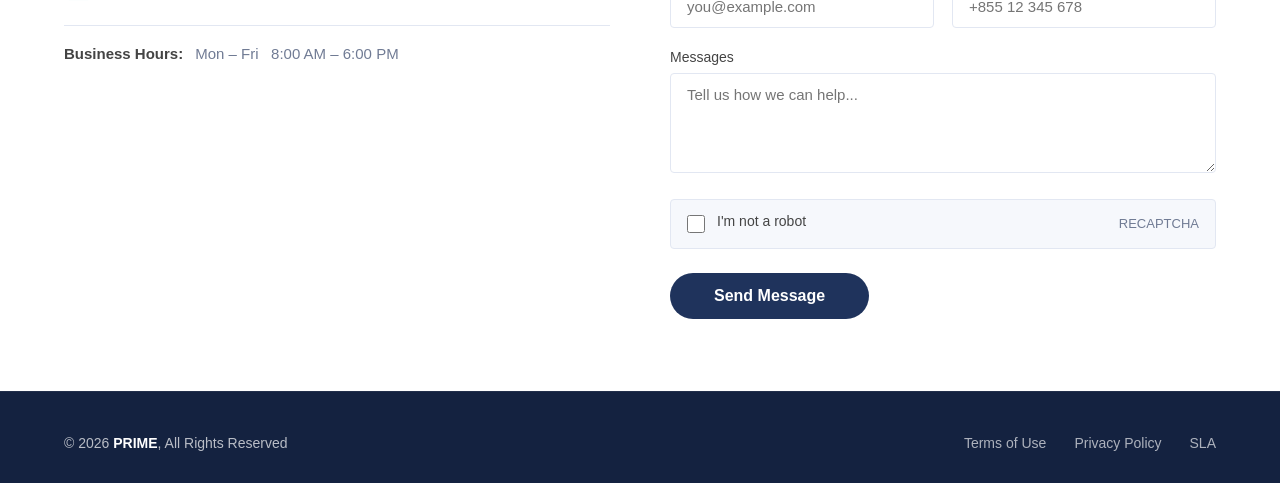
==== commit 4da07f84: "completed" ====
--- a/about.html
+++ b/about.html
@@ -3,9 +3,11 @@
 <head>
     <meta charset="UTF-8" />
     <meta name="viewport" content="width=device-width, initial-scale=1.0" />
-    <title>About MAQSU</title>
+    <title>About PRIME</title>
     <!-- reset.css -->
     <link rel="stylesheet" href="./css/global.css" />
+    <link rel="stylesheet" href="https://cdn.jsdelivr.net/npm/bootstrap-icons@1.13.1/font/bootstrap-icons.min.css">
+
     <style>
         /* ============================================================
            about style
@@ -347,9 +349,35 @@
     <!-- nav-bar -->
     <header class="navbar">
         <div class="container">
-            <a href="./index.html" class="logo">MAQ<span>SU</span></a>
+            <a href="./index.html" class="logo">
+                PRI<span>ME</span>
+            </a>
+
             <nav class="nav-links">
-                <a href="./Product.html">PRODUCTS</a>
+                <div class="dropdown">
+                    <a href="./Product.html">PRODUCTS</a>
+                    <div class="dropdown-menu">
+                        <li><a href="./sales.html">
+                                <i class="bi bi-graph-up"></i>Sales
+                            </a></li>
+                        <li><a href="./purchase.html">
+                                <i class="bi bi-cart3"></i>Purchase
+                            </a></li>
+                        <li><a href="./inventory.html">
+                                <i class="bi bi-box-seam"></i>Inventory
+                            </a></li>
+                        <li><a href="./manufacturing.html">
+                                <i class="bi bi-buildings"></i>Manufacturing
+                            </a></li>
+                        <li><a href="./pos.html">
+                                <i class="bi bi-credit-card"></i>POS
+                            </a></li>
+                        <li><a href="./e-commerce.html">
+                                <i class="bi bi-globe2"></i>E-Commerce
+                            </a></li>
+                    </div>
+                </div>
+
                 <a href="./about.html">ABOUT</a>
                 <a href="./partnership.html">PARTNERSHIP</a>
                 <a href="./support.html">SUPPORT</a>
@@ -362,11 +390,11 @@
     <!-- Hero -->
     <section class="hero">
         <div class="container">
-            <h1>About <span class="highlight">MAQSU</span></h1>
+            <h1>About <span class="highlight">PRIME</span></h1>
             <p>
-                MAQSU is an ERP software provider based in Cambodia, specializing in
+                PRIME is an ERP software provider based in Cambodia, specializing in
                 adaptable solutions suitable for any industry. With extensive experience,
-                MAQSU offers a comprehensive suite of ERP tools that enhance visibility
+                PRIME offers a comprehensive suite of ERP tools that enhance visibility
                 across all business operations.
             </p>
             <a href="./Product.html" class="btn-hero">Explore Our Solutions</a>
@@ -383,7 +411,7 @@
             </p>
             <div class="about-text">
                 <p>
-                    MAQSU delivers a unified platform that brings together <strong>Accounting,
+                    PRIME delivers a unified platform that brings together <strong>Accounting,
                     Inventory Management, Sales, Procurement, CRM, Manufacturing, Project
                     Management, Human Resources Management, and Point of Sale</strong> systems.
                     Our software ensures agility, efficiency, and effectiveness for businesses
@@ -486,14 +514,14 @@
     <section class="section section-light">
         <div class="container">
             <h2 class="section-title">Get in Touch</h2>
-            <p class="section-sub">Have questions or want to see MAQSU in action? Reach out to us.</p>
+            <p class="section-sub">Have questions or want to see PRIME in action? Reach out to us.</p>
 
             <div class="contact-wrap">
                 <div class="contact-info">
                     <h3>Contact Information</h3>
                     <p><span class="icon">📍</span> Diamond Island (Koh Pich), #189, Tonle Basac,<br />Chamkar Mon, Phnom Penh, Cambodia</p>
                     <p><span class="icon">📞</span> (+855) 98299300</p>
-                    <p><span class="icon">✉️</span> hello@maqsu.com</p>
+                    <p><span class="icon">✉️</span> support@prime.com</p>
                     <div class="address">
                         <p style="font-size:15px; color:var(--text-light); margin:0;">
                             <strong style="color:var(--text-normal);">Business Hours:</strong>
@@ -547,7 +575,7 @@
     <footer class="footer">
         <div class="container">
             <div class="copy">
-                &copy; 2026 <strong>MAQSU</strong>, All Rights Reserved
+                &copy; 2026 <strong>PRIME</strong>, All Rights Reserved
             </div>
             <div class="footer-links">
                 <a href="#">Terms of Use</a>
--- a/css/global.css
+++ b/css/global.css
@@ -72,6 +72,58 @@
             padding: 0 24px;
         }
 
+/* ================= Dropdown ================= */
+        .dropdown {
+            position: relative;
+        }
+
+        .dropdown-menu {
+            position: absolute;
+            top: 100%;
+            left: 0;
+            width: 220px;
+            background: var(--primary);
+            border-radius: var(--radius-md);
+            box-shadow: 0 10px 25px rgba(0, 0, 0, .12);
+            list-style: none;
+            margin: 0;
+            padding: 8px 0;
+            display: none;
+            z-index: 999;
+        }
+
+        .dropdown:hover .dropdown-menu {
+            display: block;
+        }
+
+        .dropdown-menu li {
+            list-style: none;
+            margin: 0;
+            padding: 0;
+        }
+
+        .dropdown-menu li a {
+            display: block;
+            width: 100%;
+            padding: 12px 20px;
+            color: var(--text-white) !important;
+            text-decoration: none;
+            transition: .3s;
+        }
+
+        .dropdown-menu li a:hover {
+            background: var(--secondary);
+            color: var(--text-dark) !important;
+        }
+
+        .dropdown-menu i {
+            font-size: 20px;
+            color: var(--accent);
+            margin-right: 12px;
+            width: 24px;
+            text-align: center;
+        }
+
 /* ---------- section ---------- */
         .section {
             padding: 72px 0;
